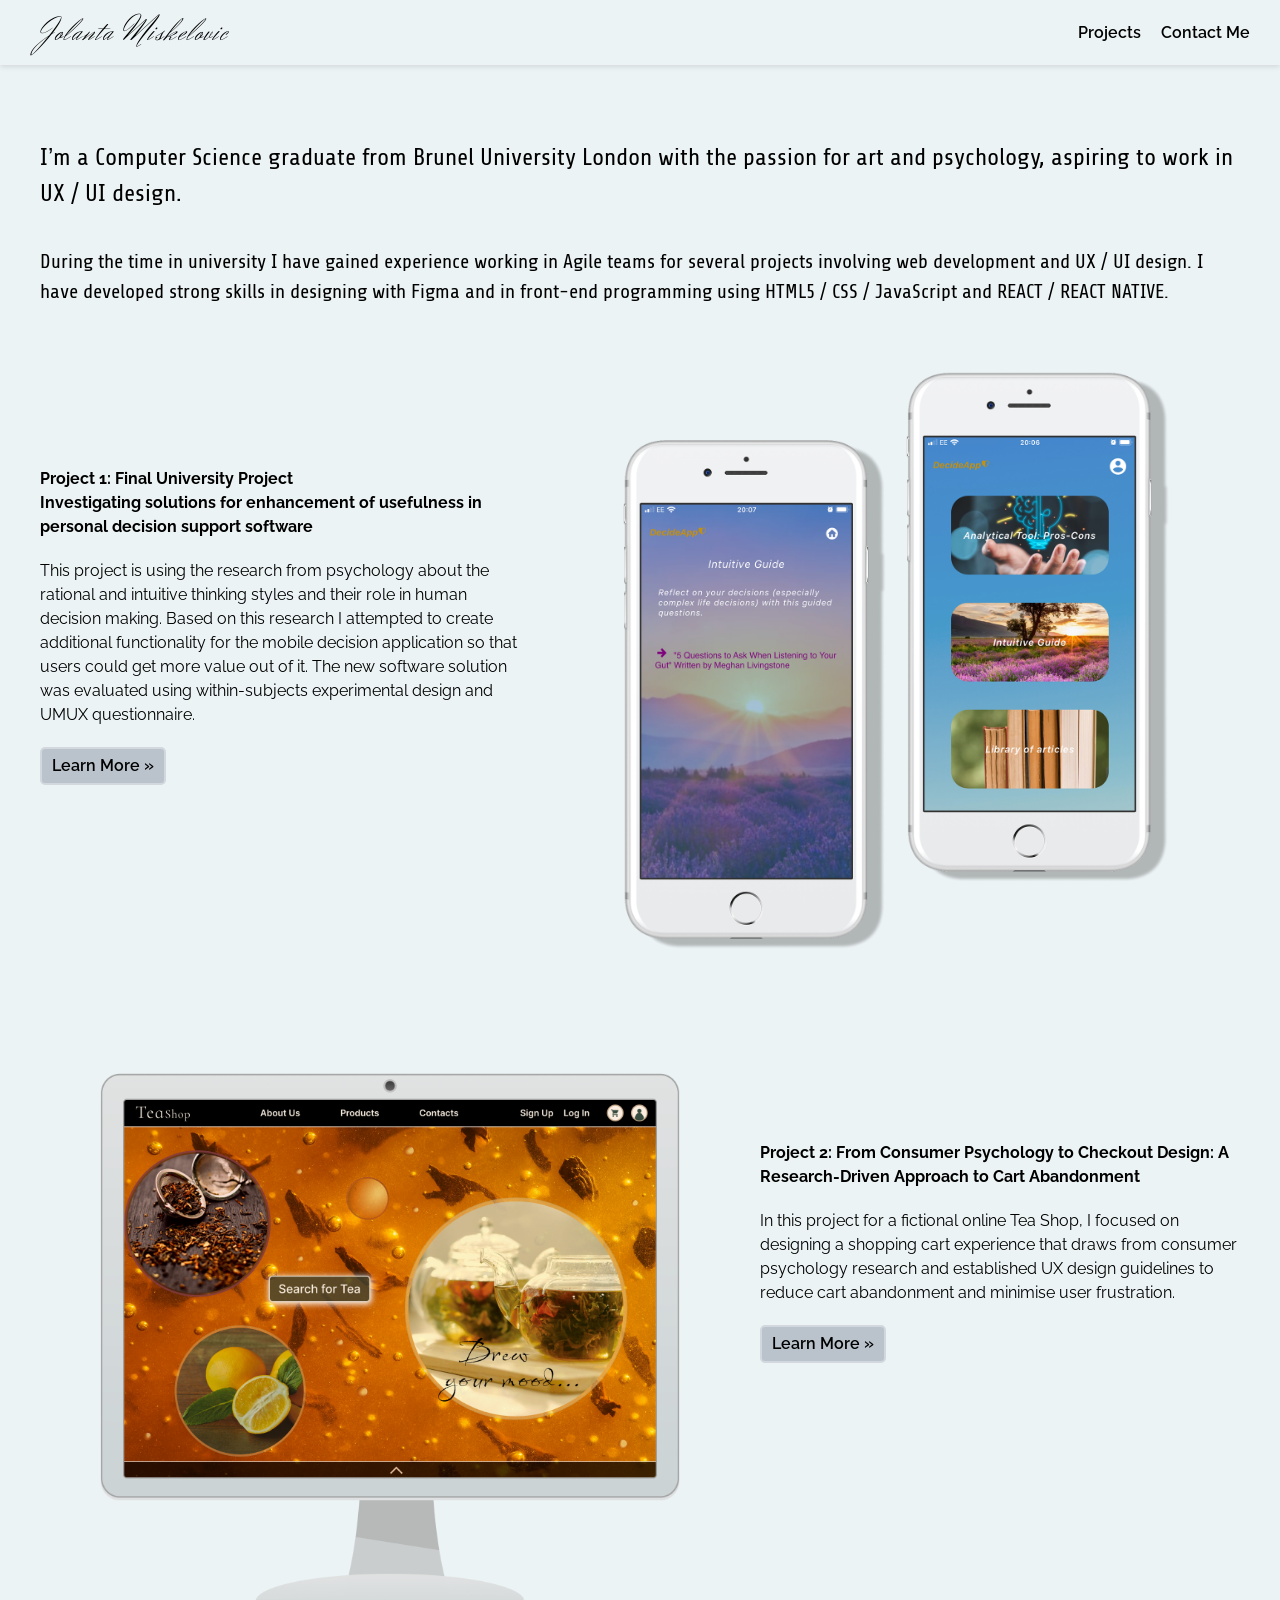
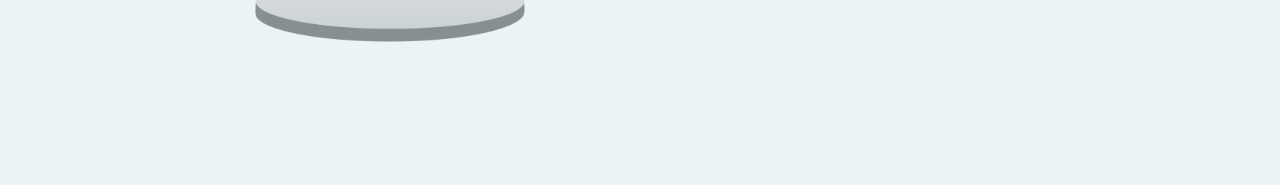
==== index.html @ 504331ea "changed code structure Moved site files to repo root for GitHub Pages to access index.html" ====
<!DOCTYPE html>
<html lang="en">
<head>
    <meta charset="UTF-8">
    <meta name="viewport" content="width=device-width, initial-scale=1.0">
    <title>UX/UI Portfolio</title>
    <link href="https://fonts.googleapis.com/css2?family=Moulpali&display=swap" rel="stylesheet">
    <link href="https://fonts.googleapis.com/css2?family=Raleway:wght@400;600;700&display=swap" rel="stylesheet">
    <link href="https://fonts.googleapis.com/css2?family=Herr+Von+Muellerhoff&family=Mr+De+Haviland&display=swap" rel="stylesheet">
    <link href="https://fonts.googleapis.com/css2?family=Alex+Brush&display=swap" rel="stylesheet">
    <link rel="icon" type="image/png" href="images/DesignSuitcase-new.png">
    <link rel="stylesheet" href="global.css">
    <link rel="stylesheet" href="styles.css">

 <style>
    #viewport {
      position: fixed;
      bottom: 10px;
      right: 10px;
      background: #333;
      color: #fff;
      padding: 8px 12px;
      border-radius: 6px;
      font-family: sans-serif;
      font-size: 14px;
    }
    #breakpoint {
      position: fixed;
      bottom: 40px;
      right: 10px;
      background: #0066cc;
      color: #fff;
      padding: 8px 12px;
      border-radius: 6px;
      font-family: sans-serif;
      font-size: 14px;
    }
  </style>

</head>
<body>
    <!--Wrapper-->
    <div class="wrapper">

        <!--Nav Bar-->
        <nav class="nav-container">
            <div class="nav-wrapper">
            <div class="logo">
                <p class="logo-name">Jolanta Miskelovic</p>
            </div>

        <!-- Desktop nav links -->
    <div class="nav-links">

      <!-- Link WITH dropdown -->
      <div class="dropdown">
        <a href="#" class="nav-link dropdown-toggle">Projects</a>
        <div class="dropdown-menu">
          <a href="decideApp.html" class="dropdown-item">DecideApp</a>
          <a href="teaShop.html" class="dropdown-item">TeaShop</a>
        </div>
      </div>

       <!-- Link WITH dropdown -->
      <div class="dropdown">
        <a href="#" class="nav-link dropdown-toggle">Contact Me</a>
        <div class="dropdown-menu">
          <a href="https://www.linkedin.com/in/jolanta-m" target="_blank" class="dropdown-item">LinkedIn</a>
          <a href="mailto:miskelovicjolanta@gmail.com" class="dropdown-item">Email Me</a>
        </div>
      </div>

    </div>
        
            <div class="menu-container">
                <!--aria-label describes for blind people what this textless button exactly does-->
                <button class="menu-button"  onclick="toggleMenu()" aria-label="Open menu">
                    <svg xmlns="http://www.w3.org/2000/svg" width="32" height="32" viewBox="0 0 56 56" fill="none">
                        <path d="M9.33325 40.2965V37.9631H46.6666V40.2965H9.33325ZM9.33325 29.1665V26.8331H46.6666V29.1665H9.33325ZM9.33325 18.0365V15.7031H46.6666V18.0365H9.33325Z" fill="black"/>
                    </svg>
                </button>
            </div>
        

            </div>
        </nav>
        <!--End of Nav Bar-->

        <!-- Mobile menu dropdown -->
<div class="mobile-menu" id="mobileMenu">
  
  <!-- Mobile dropdown -->
  <div class="mobile-dropdown">
    <button class="mobile-dropdown-toggle" onclick="toggleMobileDropdown(this)">
      Projects
    </button>
    <div class="mobile-dropdown-menu">
      <a href="decideApp.html" class="mobile-link">DecideApp</a>
      <a href="teaShop.html" class="mobile-link">TeaShop</a>
    </div>
  </div>

  <div class="mobile-dropdown">
    <button class="mobile-dropdown-toggle" onclick="toggleMobileDropdown(this)">
      Contact Me
    </button>
    <div class="mobile-dropdown-menu">
      <a href="https://www.linkedin.com/in/jolanta-m" target="_blank" class="mobile-link">LikedIn</a>
      <a href="mailto:miskelovicjolanta@gmail.com" class="mobile-link">Email Me</a>
    </div>
  </div>

</div>

        <!--Introduction-->
        <section class="intro-container">
            <h1 class="main-intro">I’m a Computer Science graduate from Brunel University London with the passion for art 
    and psychology, aspiring to work in UX / UI design.</h1>
            <p class="secondary-intro">During the time in university I have gained experience 
    working in Agile teams for several projects involving web development and UX / UI 
    design. I have developed strong skills in designing with Figma and in front-end programming using HTML5 / CSS / JavaScript 
    and REACT / REACT NATIVE.</p>
        </section>
        <!--End of Introduction-->

        <!--Project 1-->
        <section class="project-one-container">
            <div class="description-container">
                <a href='decideApp.html'><h2 class="project-one-name">Project 1: Final University Project <br> Investigating solutions for enhancement of usefulness in 
    personal decision support software</h2></a>
                <p class="project-one-content">This project is using the research from psychology about the rational
         and intuitive thinking styles and their role in human decision making. Based on this research I
          attempted to create additional functionality for the mobile decision application so that 
          users could get more value out of it. The new software solution was evaluated using within-subjects
           experimental design and UMUX questionnaire.</p>
                <div class="button-container">
                    <button class="button-text" onclick="window.location.href='decideApp.html'">
                        Learn More &raquo;</button>
                </div>
            </div>
            <!--Image container-->
            <div class="image-wrapper">
                <img src="images/iPhone-frame2.png" alt="Decision Application images" class="image">
            </div>
            <!--End of Image container-->
        </section>
        <!--End of Project 1-->

        <!--Project 2-->
        <section class="project2-container">
            <!--Project2 image-->
            <div class="image-wrapper">
                <img src="images/Desktop-TeaShop-Home-Renewed7.png" alt="Tea Shop home page desktop image" class="project2-image">
            </div>
            <!--End of Project2 image-->

            <div class="project2-description-container">
                <a href='decideApp.html' ><h2 class="project2-name">Project 2: From Consumer Psychology to Checkout Design: A Research-Driven 
                    Approach to Cart Abandonment </h2> </a>
                <p class="project2-content">In this project for a fictional online Tea Shop, I focused on designing
                     a shopping cart experience that draws from consumer psychology research and established UX design
                      guidelines to reduce cart abandonment and minimise user frustration.</p>
                <div class="button-container">
                    <button class="button-text" onclick="window.location.href='teaShop.html'">
                        Learn More &raquo;</button>
                </div>
            </div>
        </section>
        <!--End of Project 2-->

  <!-- Elements your script updates -->

  <!-- uncomment to see the screen size breakpoints and computer's viewport size  -->
 <!--  <div id="viewport"></div>
  <div id="breakpoint"></div> -->

    </div>
    <!--End of Wrapper-->

    <!--Script-->

    <!-- uncomment to see the screen size breakpoints and computer's viewport size  -->
    <!-- <script src="script.js"></script> -->

<script>
  // toggles mobile menu open/closed
  function toggleMenu() {
    const menu = document.getElementById('mobileMenu');
    menu.classList.toggle('open');
  }

  // toggles individual mobile dropdown open/closed
  function toggleMobileDropdown(button) {
    const dropdownMenu = button.nextElementSibling;
    dropdownMenu.classList.toggle('open');
  }

  // closes mobile menu if user clicks outside it
  document.addEventListener('click', function(e) {
    const menu = document.getElementById('mobileMenu');
    const hamburger = document.querySelector('.menu-button');
    if (!menu.contains(e.target) && !hamburger.contains(e.target)) {
      menu.classList.remove('open');
    }
  });
</script>

</body>
</html>
---- global.css ----
/* ============================================
   Global style and local font for logo
   ============================================ */

@font-face {
  font-family: "Herr Von Muellerhoff";
  src: url("/Portfolio/fonts/HerrVonMuellerhoff-Regular.woff2") format("woff2");
  font-weight: normal;
  font-style: normal;
}

.logo-name {
    font-family: "Herr Von Muellerhoff", "Mr De Haviland", "Alex Brush", cursive;
    font-size: 32px;
    letter-spacing: 2px;
    font-style: normal;
    font-weight: 500;
    line-height: normal;
    margin: 0;
    /* prevents logo from shrinking and pushing buttons out */
    flex-shrink: 0;
}
---- styles.css ----
/* ============================================
   BASE STYLES & RESET
   ============================================ */

html {
    box-sizing: border-box;
}

*, *:before, *:after {
    box-sizing: inherit;
}

body {
    margin: 0;
    background: #ECF3F4;
    color: #000;
    font-family: Moulpali, sans-serif;
    overflow-x: hidden;
    padding-top: 100px;
}


/* ============================================
   WRAPPER
   ============================================ */

.wrapper {
    display: flex;
    width: 100%;
    max-width: 1440px;
    height: auto;
    margin: auto;
    flex-direction: column;
}

/* ============================================
   NAVIGATION
   ============================================ */

.nav-wrapper {
    display: flex;
    width: 100%;
    max-width: 1440px;
    height: 65px;
    margin: auto;
    justify-content: space-between;
    align-items: center;
    padding: 10px 30px 10px 40px;
     /*overflow visible so dropdowns show below nav */
    overflow: visible;
    
}

.nav-container {
    display: flex;
    height: 65px;
    position: fixed;
    top: 0;
    left: 0;
    right: 0;
    background: #ECF3F4;
    box-shadow: 0 2px 5px rgba(0,0,0,0.1);
    z-index: 100;
    justify-content: center; /* centres the wrapper inside */
    /* overflow visible so dropdowns are not clipped */
    overflow: visible;
}

/*logo-name class for logo style is in global css*/

/* hamburger hidden on large screens */
.menu-container {
    display: none;
    align-items: center;
}

.menu-button {
    background: none;
    border: none;
    cursor: pointer;
    padding: 8px;
    display: flex;
    align-items: center;
    justify-content: center;
}

.menu-button svg {
    width: 36px;
    height: 36px;
}

.menu-button svg:hover {
 transform: scale(1.05);
}


/* ============================================
   DESKTOP DROPDOWN
   ============================================ */

/* nav links container - visible on large screens */
.nav-links {
    display: flex;
    align-items: center;
    gap: 20px;
}

.nav-link {
    text-decoration: none;
    color: #000;
    font-family: Raleway, sans-serif;
    font-size: 16px;
    font-weight:600;
    white-space: nowrap;
    padding: 4px 0;
}

.nav-link:hover {
  transform: scale(1.003);   /* grows */ 
  text-shadow: 3px 3px 9px rgba(46, 73, 88, 0.4); /* soft shadow */ 
}

/* active state for current page */
.nav-link.active {
    font-weight: 700;
    border-bottom: 2px solid #4a4a4b;
}

/* dropdown wrapper */
.dropdown {
    position: relative;
}

/* hidden by default */
.dropdown-menu {
    display: none;
    position: absolute;
    top: 100%;
    right: 0;
    background: #ECF3F4;
    box-shadow: 0 4px 12px rgba(0,0,0,0.12);
    border-radius: 8px;
    padding: 8px 0;
    min-width: 160px;
    z-index: 200;
}

/* show on hover */
.dropdown:hover .dropdown-menu {
    display: flex;
    flex-direction: column;
}

.dropdown-item {
    text-decoration: none;
    color: #000;
    font-family: Raleway, sans-serif;
    font-size: 15px;
    padding: 10px 20px;
    white-space: nowrap;
}

.dropdown-item:hover {
  background: rgba(0,0,0,0.05);
  font-weight: 600;
}

/* ============================================
   MOBILE MENU
   ============================================ */

.mobile-menu {
    display: none; /* hidden by default */
    flex-direction: column;
    position: fixed;
    top: 65px; /* matches nav height */
    left: 0;
    right: 0;
    background: #ECF3F4;
    box-shadow: 0 4px 8px rgba(0,0,0,0.1);
    z-index: 101;
    padding: 10px 0;
}

.mobile-menu.open {
    display: flex;
}

.mobile-link {
    text-decoration: none;
    color: #000;
    font-family: Raleway, sans-serif;
    font-size: 17px;
    padding: 14px 30px;
    border-bottom: 1px solid rgba(0,0,0,0.06);
}

.mobile-link:hover {
    background: rgba(0,0,0,0.04);
    font-weight: 600;
}

/* mobile dropdown */
.mobile-dropdown-toggle {
    background: none;
    border: none;
    width: 100%;
    text-align: left;
    font-family: Raleway, sans-serif;
    font-size: 17px;
    padding: 14px 30px;
    cursor: pointer;
    border-bottom: 1px solid rgba(0,0,0,0.06);
    display: flex;
    justify-content: space-between;
    align-items: center;
}

.mobile-dropdown-toggle::after {
    content: "▾"; /* down arrow indicator */
}

.mobile-dropdown-toggle:hover{
  font-weight: 600;
}

.mobile-dropdown-menu {
    display: none;
    flex-direction: column;
    background: rgba(0,0,0,0.03);
}

.mobile-dropdown-menu.open {
    display: flex;
}

.mobile-dropdown-menu .mobile-link {
    padding-left: 50px; /* indented under parent */
    font-size: 16px;
}


/* ============================================
   INTRODUCTION SECTION
   ============================================ */

.intro-container {
    display: flex;
    padding: 40px 40px 20px 40px;
    flex-direction: column;
    align-items: flex-start;
    gap: 35px;
}

.main-intro {
    color:  #000;
    font-family: Moulpali, sans-serif;
    font-size: 24px;
    font-style: normal;
    font-weight: 400;
    line-height: 150%;
    margin: 0;
}

.secondary-intro {
    color: #000;
    font-family: Moulpali, sans-serif;
    font-size: 20px;
    font-style: normal;
    font-weight: 400;
    line-height: 150%;
    margin: 0;
}

/* ============================================
   PROJECT ONE SECTION
   ============================================ */

.project-one-container {
    display: flex;
    padding: 20px 40px 0px 40px;
    justify-content: space-between;
    align-items: flex-start;
    gap: 20px;
}

.description-container {
    display: flex;
    padding: 120px 0px 0px 0px;
    flex-direction: column;
    align-items: flex-start;
    gap: 20px;
    flex: 1;
    max-width: 600px;
}

a {
  text-decoration: none; /* removes underline */
  color: inherit;        /* inherit color from child */
}

a:hover .project-one-name {
  transform: scale(1.003);   /* grows */ 
  text-shadow: 2px 2px 8px rgba(46, 73, 88, 0.4); /* soft shadow */          
}

.project-one-name {
    color:  #000;
    transition: transform 0.2s ease, color 0.2s ease,text-shadow 0.2s ease;
    font-family: Raleway, sans-serif;
    font-size: 16px;
    font-style: normal;
    font-weight: 700;
    line-height: 150%;
    margin: 0;
}

.project-one-content {
    color: #000;
    font-family: Raleway, sans-serif;
    font-size: 16px;
    font-style: normal;
    font-weight: 400;
    line-height: 150%;
    margin: 0;
}

/* ============================================
   PROJECT TWO SECTION
   ============================================ */

.project2-container {
    display: flex;
    padding: 0px 40px 0px 40px;
    gap: 20px;
    justify-content: space-between;
    align-items: flex-start;
}

.project2-description-container {
    display: flex;
    padding: 40px 0px 80px 0px;
    flex-direction: column;
    align-items: flex-start;
    gap: 20px;
    flex: 1;
    max-width: 600px;
}

a:hover .project2-name {
  transform: scale(1.003);   /* grows */ 
  text-shadow: 2px 2px 8px rgba(46, 73, 88, 0.4); /* soft shadow */          
}

.project2-name {
    color: #000;
    font-family: Raleway, sans-serif;
     transition: transform 0.2s ease, color 0.2s ease,text-shadow 0.2s ease;
    font-size: 16px;
    font-style: normal;
    font-weight: 700;
    line-height: 150%;
    margin: 0;
}

.project2-content {
    color: #000;
    font-family: Raleway, sans-serif;
    font-size: 16px;
    font-style: normal;
    font-weight: 400;
    line-height: 150%;
    margin: 0;
}

/* ============================================
   IMAGES
   ============================================ */

.image-wrapper {
    flex-shrink: 0;
}

.image {
    width: 100%;
    max-width: 700px;
    height: auto;
    display: block;
    object-fit: cover;
}

.project2-image {
    width: 100%;
    max-width: 700px;
    height: auto;
    display: block;
    object-fit: cover;
    margin-top: -50px;
}

/* ============================================
   BUTTONS
   ============================================ */

.button-container {
    display: flex;
    align-items: center;
}

.button-text {
    color: #000;
    font-family: Raleway, sans-serif;
    transition: transform 0.3s ease, color 0.3s ease; 
    font-size: 16px;
    font-style: normal;
    font-weight: 600;
    line-height: 150%;
    border: 2px solid #d3d8de;
    border-radius: 5px;
    cursor: pointer;
    padding: 5px 10px;
    background-color: #bac3cc;
    transition: transform 0.1s ease, background-color 0.2s ease;
}

.button-text:hover {
    background-color: #d9dde1;
    transform: scale(1.02);   /* grows */ 
}

.button-text:active {
    transform: translateY(1px);
}




/* ============================================
   MEDIA QUERIES - DESKTOP ADJUSTMENTS
   ============================================ */

@media screen and (min-width: 1200px) and (max-width: 1440px) {
   
    .intro-container,
    .project-one-container,
    .project2-container {
        padding-left: 40px;
        padding-right: 40px;
    }

    .image {
        max-width: 700px;
    }

    .project2-image {
        max-width: 700px;
    }
}

/* ============================================
   MEDIA QUERIES - TABLET (1000px - 1199px)
   ============================================ */

@media screen and (max-width: 1199px) {
    .nav-container {
        height: 65px;
    }

    .nav-wrapper {
        height: 65px;
        padding: 10px 25px 10px 35px;
    }

    .logo-name {
        font-size: 28px;
    }

    .intro-container {
        padding: 40px 40px 20px 40px;
    }

    .main-intro {
        font-size: 24px;
    }

    .secondary-intro {
        font-size: 20px;
    }

   
  .project-one-container {
        padding: 20px 40px 5px 40px;
        gap: 20px;
    }

     .project2-container {
        padding: 5px 40px 20px 40px;
        gap: 20px;
    }

    .project-one-name,
    .project2-name {
        font-size: 16px;
    }

    .project-one-content,
    .project2-content {
        font-size: 16px;
    }

    .image {
        max-width: 600px;
    }

    .project2-image {
        max-width: 500px;
    }
}

/* ============================================
   MEDIA QUERIES - TABLET/MOBILE (below 1000px)
   ============================================ */

@media screen and (max-width: 1000px) {

    .nav-container {
        height: 65px;
    }

     .nav-wrapper {
        height: 65px;
    }

    .project-one-container {
        flex-direction: column;
        align-items: center;
        padding: 0px 40px 5px 40px;
        margin-top: -60px;
        gap: 20px;
    }

    .project2-container {
        flex-direction: column-reverse;
        align-items: center;
        padding: 0px 40px 5px 40px;
        margin-top: -140px;
        gap: 20px;
    }

    .description-container,
    .project2-description-container {
        max-width: 100%;
    }

    
    .image,
    .project2-image {
        max-width: 100%;
        width: 100%;
    }
    
}


/* ============================================
   MEDIA QUERIES - TABLET/MOBILE (below 900px)
   ============================================ */

@media screen and (max-width: 900px) {

     /* show hamburger */
    .menu-container {
        display: flex;
    }

    /* hide nav links */
    .nav-links {
        display: none;
    }

     .nav-container {
        height: 60px;
    }
 
    .nav-wrapper {
        padding: 10px 10px 10px 25px;
        height: 60px;
    }

    /* mobile menu top matches nav height at this breakpoint */
    .mobile-menu {
        top: 60px;
    }

    .project-one-container {
        flex-direction: column;
        align-items: center;
        padding: 0px 40px 5px 40px;
        margin-top: -60px;
        gap: 20px;
    }

    .project2-container {
        flex-direction: column-reverse;
        align-items: center;
        padding: 0px 40px 5px 40px;
        margin-top: -140px;
        gap: 20px;
    }

    .description-container,
    .project2-description-container {
        max-width: 100%;
    }

    
    .image,
    .project2-image {
        max-width: 100%;
        width: 100%;
    }
    
}


/* ============================================
   MEDIA QUERIES - MOBILE (below 600px)
   ============================================ */

@media screen and (max-width: 600px) {

    
    body {
        padding-top: 80px;
    }
 
    .nav-container {
        height: 55px;
    }
 
    .nav-wrapper {
        padding: 10px 10px 10px 20px;
        height: 55px;
    }
 
    /* mobile menu top updated to match nav height */
    .mobile-menu {
        top: 55px;
    }

    .logo-name {
        font-size: 25px;
        letter-spacing: 1px;
    }

    .menu-button svg {
        width: 28px;
        height: 28px;
    }

    .intro-container {
        padding: 30px 20px 10px 20px;
        gap: 15px;
    }

    .main-intro {
        font-size: 20px;
        line-height: 140%;
    }

    .secondary-intro {
        font-size: 16px;
        line-height: 140%;
    }

   
    .project-one-container {
        flex-direction: column;
        align-items: center;
        padding: 0px 20px 5px 20px;
        margin-top: -60px;
        gap: 20px;
    }

    .project2-container {
        flex-direction: column-reverse;
        align-items: center;
        padding: 0px 20px 5px 20px;
        margin-top: -100px;
        gap: 20px;
    }

    .description-container,
    .project2-description-container {
        gap: 15px;
    }

    .project-one-name,
    .project2-name {
        font-size: 16px;
        line-height: 140%;
    }

    .project-one-content,
    .project2-content {
        font-size: 16px;
        line-height: 140%;
    }

    .button-text {
        font-size: 14px;
        padding: 3px 6px;
    }
}

/* ============================================
   MEDIA QUERIES - EXTRA SMALL MOBILE (below 400px)
   ============================================ */

@media screen and (max-width: 400px) {
    
     body {
        padding-top: 70px;
    }
 

    .nav-container {
        height: 50px;
    }

     .nav-wrapper {
        padding: 10px 5px 10px 15px;
        height: 50px;
    }

     /* mobile menu top updated to match nav height */
    .mobile-menu {
        top: 50px;
    }

    .logo-name {
        font-size: 22px;
    }

    .intro-container {
        padding: 25px 15px 10px 15px;
    }

    .main-intro {
        font-size: 20px;
    }

    .secondary-intro {
        font-size: 16px;
    }

     .project-one-container {
        flex-direction: column;
        align-items: center;
        padding: 0px 20px 30px 20px;
        margin-top: -60px;
        gap: 20px;
    }

    .project2-container {
        flex-direction: column-reverse;
        align-items: center;
        padding: 15px 20px 5px 20px;
        margin-top: -100px;
        gap: 20px;
    }

    .project-one-name,
    .project2-name {
        font-size: 16px;
    }

    .project-one-content,
    .project2-content {
        font-size: 16px;
    }

}
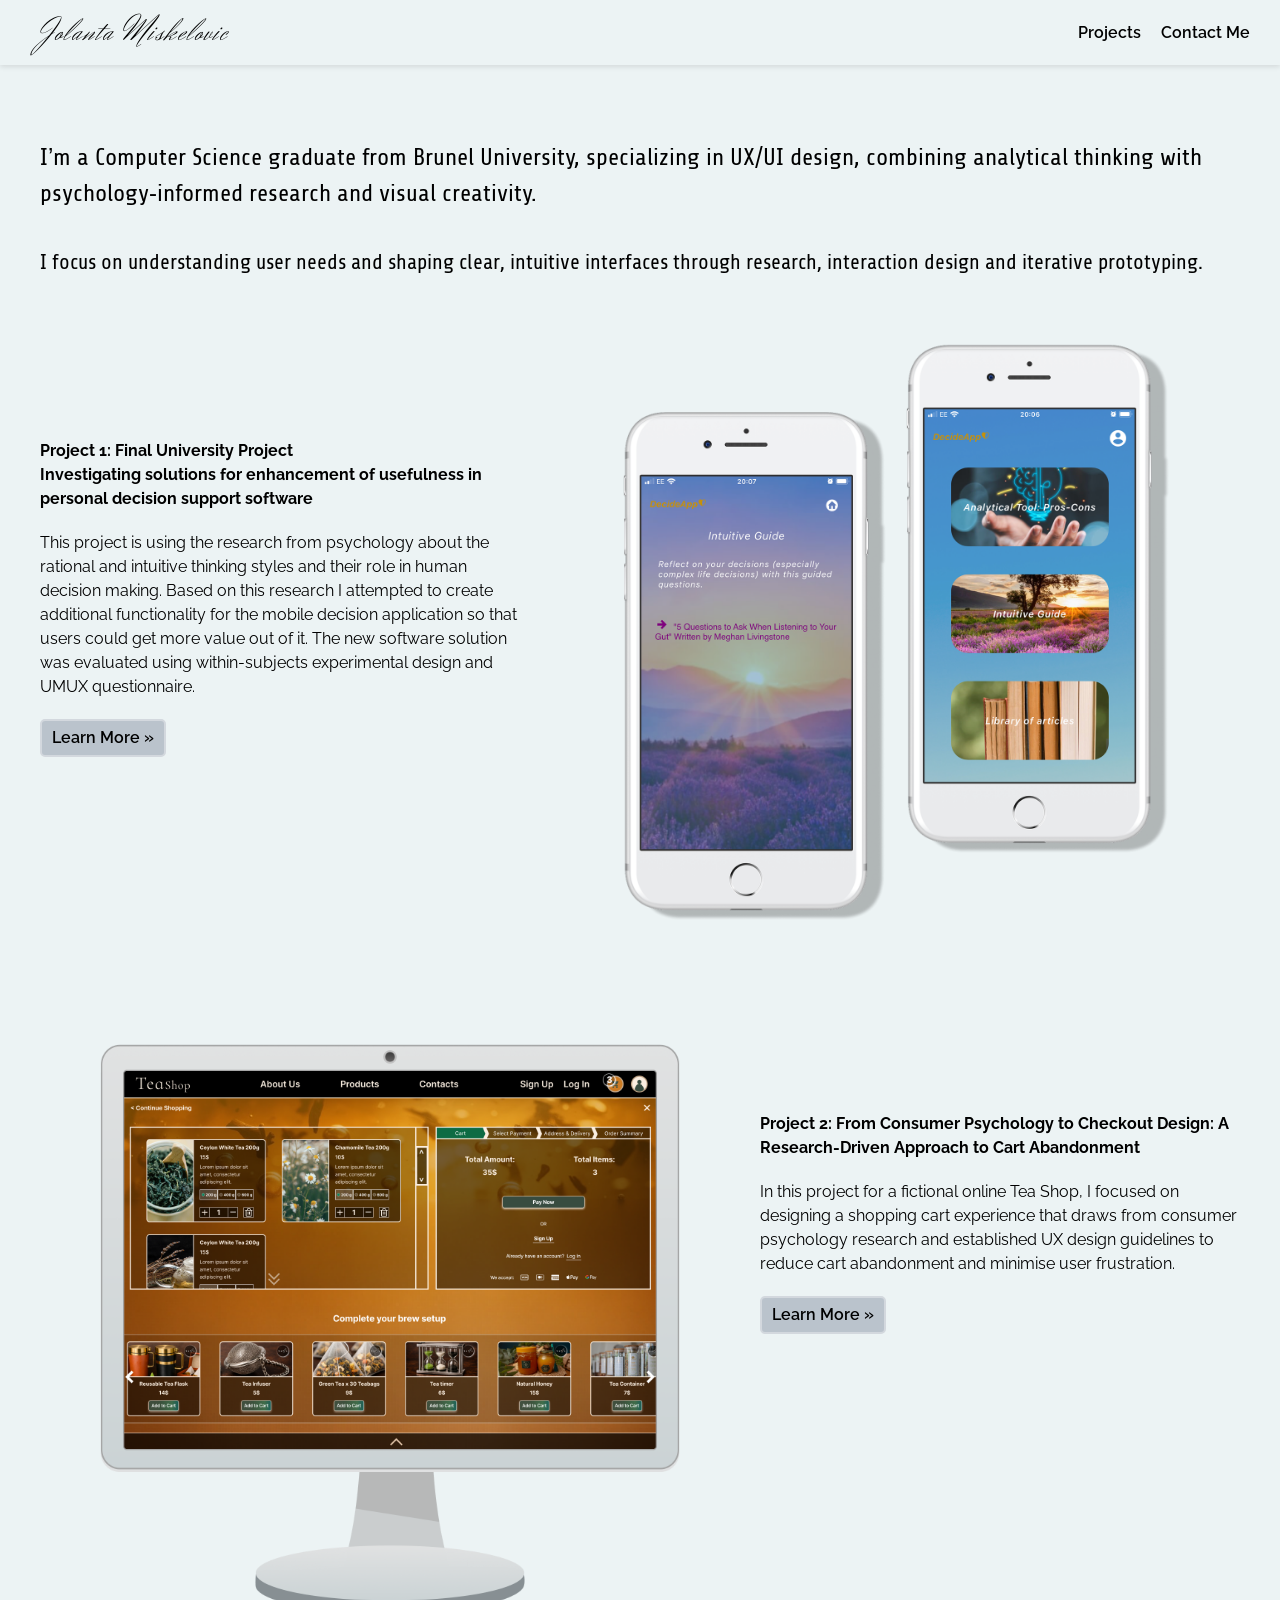
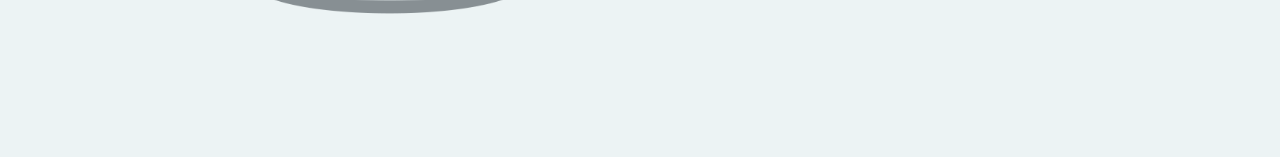
==== commit c77a28d7: "updated project 2 image & home page intro" ====
--- a/index.html
+++ b/index.html
@@ -114,12 +114,10 @@
 
         <!--Introduction-->
         <section class="intro-container">
-            <h1 class="main-intro">I’m a Computer Science graduate from Brunel University London with the passion for art 
-    and psychology, aspiring to work in UX / UI design.</h1>
-            <p class="secondary-intro">During the time in university I have gained experience 
-    working in Agile teams for several projects involving web development and UX / UI 
-    design. I have developed strong skills in designing with Figma and in front-end programming using HTML5 / CSS / JavaScript 
-    and REACT / REACT NATIVE.</p>
+            <h1 class="main-intro">I’m a Computer Science graduate from Brunel University, specializing in 
+              UX/UI design, combining analytical thinking with psychology‑informed research and visual creativity. </h1>
+            <p class="secondary-intro">I focus on understanding user needs and shaping clear, intuitive interfaces
+               through research, interaction design and iterative prototyping. </p>
         </section>
         <!--End of Introduction-->
 
@@ -150,7 +148,7 @@
         <section class="project2-container">
             <!--Project2 image-->
             <div class="image-wrapper">
-                <img src="images/Desktop-TeaShop-Home-Renewed7.png" alt="Tea Shop home page desktop image" class="project2-image">
+                <img src="images/Desktop-TeaShop-Cart-Display.png" alt="Tea Shop shopping cart desktop image" class="project2-image">
             </div>
             <!--End of Project2 image-->
 
--- a/global.css
+++ b/global.css
@@ -4,7 +4,7 @@
 
 @font-face {
   font-family: "Herr Von Muellerhoff";
-  src: url("/Portfolio/fonts/HerrVonMuellerhoff-Regular.woff2") format("woff2");
+  src: url("/fonts/HerrVonMuellerhoff-Regular.woff2") format("woff2");
   font-weight: normal;
   font-style: normal;
 }
--- a/styles.css
+++ b/styles.css
@@ -265,7 +265,7 @@
 .secondary-intro {
     color: #000;
     font-family: Moulpali, sans-serif;
-    font-size: 20px;
+    font-size: 21px;
     font-style: normal;
     font-weight: 400;
     line-height: 150%;
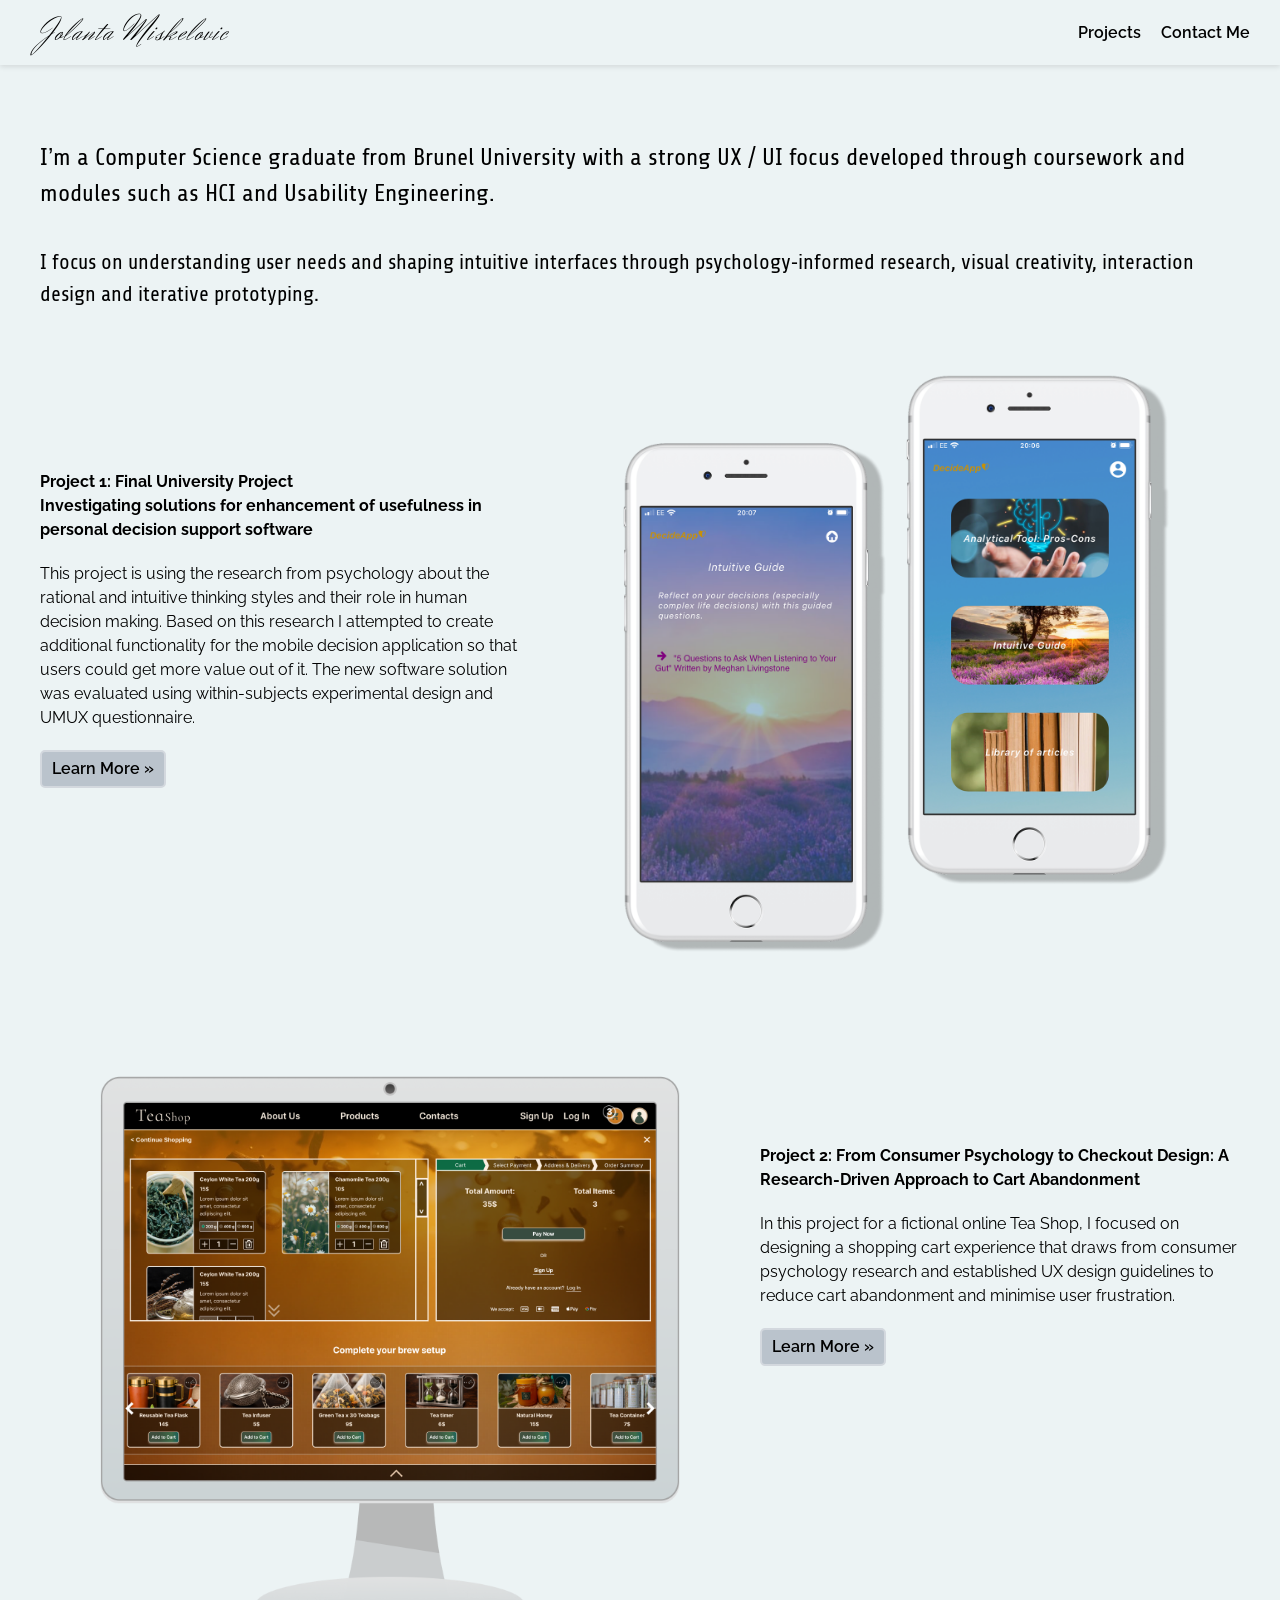
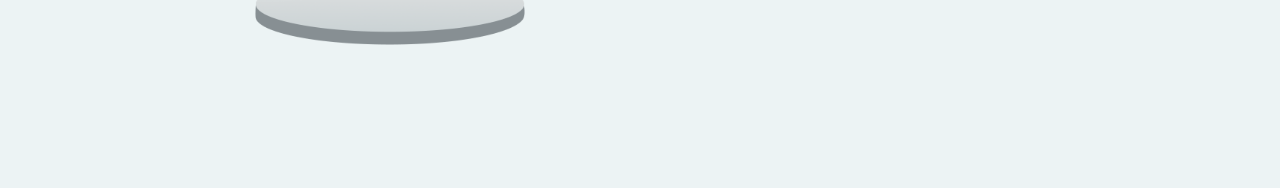
==== commit 2f7e06f2: "updated intro in home page" ====
--- a/index.html
+++ b/index.html
@@ -114,10 +114,9 @@
 
         <!--Introduction-->
         <section class="intro-container">
-            <h1 class="main-intro">I’m a Computer Science graduate from Brunel University, specializing in 
-              UX/UI design, combining analytical thinking with psychology‑informed research and visual creativity. </h1>
-            <p class="secondary-intro">I focus on understanding user needs and shaping clear, intuitive interfaces
-               through research, interaction design and iterative prototyping. </p>
+            <h1 class="main-intro">I’m a Computer Science graduate from Brunel University with a strong UX / UI focus
+               developed through coursework and modules such as HCI and Usability Engineering.</h1>
+            <p class="secondary-intro">I focus on understanding user needs and shaping intuitive interfaces through psychology‑informed research, visual creativity, interaction design and iterative prototyping.</p>
         </section>
         <!--End of Introduction-->
 
